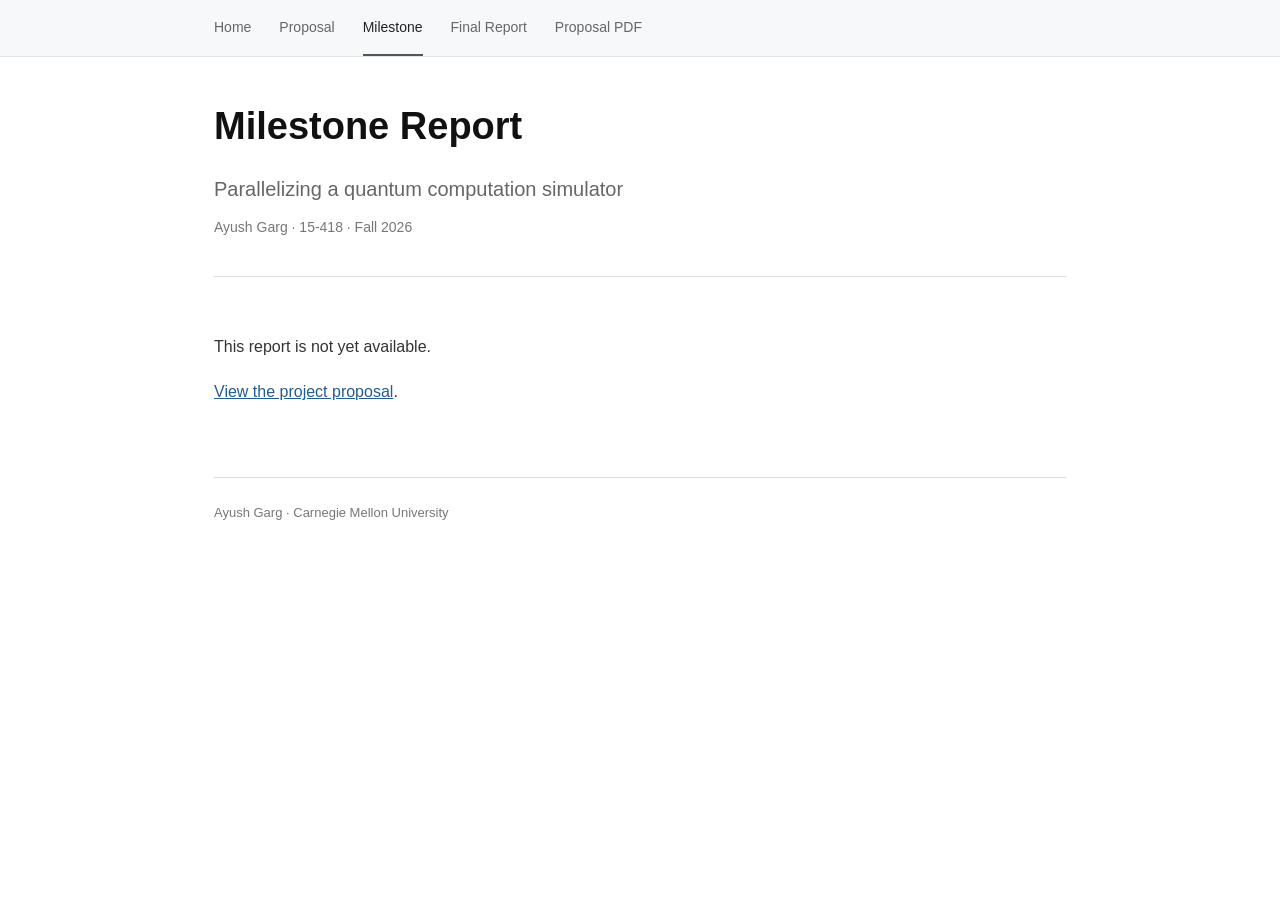
==== docs/milestone.html @ f5963ffd "Better formatinng" ====
<!doctype html>
<html lang="en">
<head>
<meta charset="utf-8">
<meta name="viewport" content="width=device-width, initial-scale=1">
<title>Milestone Report | Quantum simulation project</title>
<link rel="stylesheet" href="style.css">
</head>
<body>
<nav aria-label="Main navigation"><div><a href="index.html">Home</a><a href="proposal.html">Proposal</a><a href="milestone.html" aria-current="page">Milestone</a><a href="report.html">Final Report</a><a href="proposal.pdf">Proposal PDF</a></div></nav>
<main>
<header><h1>Milestone Report</h1><p class="subtitle">Parallelizing a quantum computation simulator</p><p class="author">Ayush Garg · 15-418 · Fall 2026</p></header>
<p>This report is not yet available.</p><p><a href="proposal.html">View the project proposal</a>.</p>
</main>
<footer>Ayush Garg · Carnegie Mellon University</footer>
</body>
</html>
---- docs/style.css ----
* { box-sizing: border-box; }
body { margin: 0; background: #fff; color: #333; font: 16px/1.7 Arial, Helvetica, sans-serif; }
nav { background: #f7f8fa; border-bottom: 1px solid #e1e3e6; }
nav > div { max-width: 900px; margin: auto; display: flex; flex-wrap: wrap; padding: 0 24px; gap: 28px; }
nav a { display: inline-block; padding: 16px 0 14px; color: #666; font-size: 14px; text-decoration: none; border-bottom: 2px solid transparent; }
nav a[aria-current="page"] { color: #222; border-color: #555; }
nav a:hover { color: #111; }
main { max-width: 900px; margin: 46px auto 72px; padding: 0 24px; }
header { padding-bottom: 36px; margin-bottom: 56px; border-bottom: 1px solid #ddd; }
h1 { color: #111; font-size: 38px; line-height: 1.25; margin: 0 0 22px; }
.subtitle { color: #666; font-size: 20px; margin: 0 0 10px; }
.author { color: #777; font-size: 14px; margin: 0; }
h2 { color: #111; font-size: 27px; line-height: 1.3; margin: 52px 0 24px; }
h3 { color: #222; font-size: 19px; margin: 28px 0 6px; }
p { margin: 0 0 18px; }
li { margin-bottom: 7px; }
a { color: #245c8f; }
a:focus-visible { outline: 2px solid #245c8f; outline-offset: 4px; }
table { width: 100%; border-collapse: collapse; margin: 20px 0; }
th, td { padding: 10px 12px; border: 1px solid #ddd; text-align: left; vertical-align: top; }
th { background: #f7f8fa; }
math[display="block"] { max-width: 100%; overflow-x: auto; padding: 12px 0; }
footer { max-width: 852px; margin: 0 auto; border-top: 1px solid #ddd; padding: 24px 0; color: #777; font-size: 13px; }
@media (max-width: 600px) {
 nav > div { padding: 0 20px; gap: 18px; }
 nav a { font-size: 13px; padding: 12px 0 10px; }
 main { margin-top: 32px; padding: 0 20px; }
 h1 { font-size: 29px; }
 h2 { font-size: 24px; margin-top: 38px; }
 header { margin-bottom: 38px; padding-bottom: 26px; }
 .subtitle { font-size: 18px; }
 footer { margin: 0 20px; }
 th, td { padding: 7px; }
}
@media print { nav, footer { display: none; } main { margin: 0; max-width: none; } a { color: inherit; } }
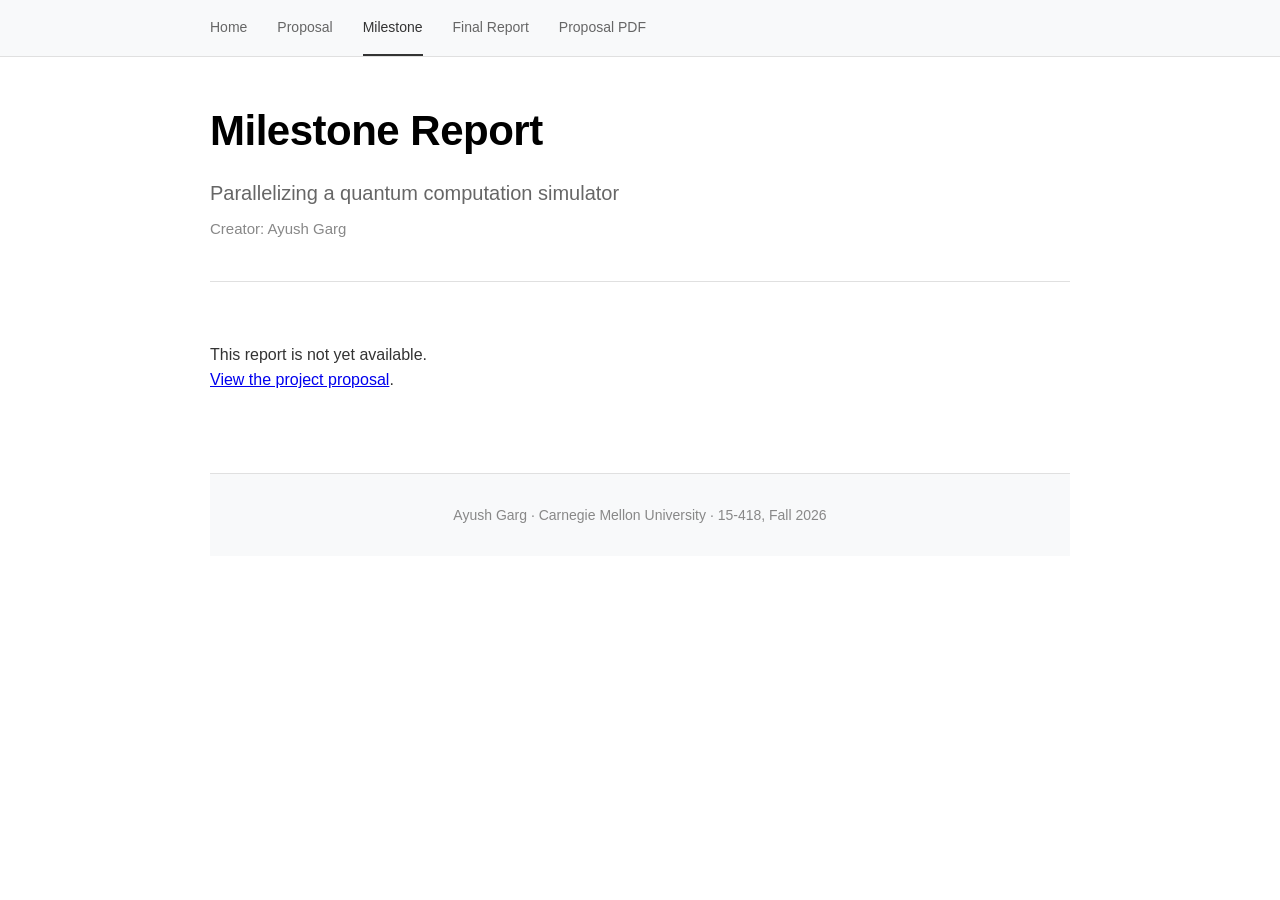
==== commit 73d63bfe: "Added better formatting" ====
--- a/docs/milestone.html
+++ b/docs/milestone.html
@@ -7,11 +7,11 @@
 <link rel="stylesheet" href="style.css">
 </head>
 <body>
-<nav aria-label="Main navigation"><div><a href="index.html">Home</a><a href="proposal.html">Proposal</a><a href="milestone.html" aria-current="page">Milestone</a><a href="report.html">Final Report</a><a href="proposal.pdf">Proposal PDF</a></div></nav>
-<main>
-<header><h1>Milestone Report</h1><p class="subtitle">Parallelizing a quantum computation simulator</p><p class="author">Ayush Garg · 15-418 · Fall 2026</p></header>
+<nav class="nav" aria-label="Main navigation"><div class="nav-container"><a class="nav-link" href="index.html">Home</a><a class="nav-link" href="proposal.html">Proposal</a><a class="nav-link" href="milestone.html" aria-current="page">Milestone</a><a class="nav-link" href="report.html">Final Report</a><a class="nav-link" href="proposal.pdf">Proposal PDF</a></div></nav>
+<main class="container">
+<header class="title-section"><h1>Milestone Report</h1><p class="subtitle">Parallelizing a quantum computation simulator</p><p class="authors">Creator: Ayush Garg</p></header>
 <p>This report is not yet available.</p><p><a href="proposal.html">View the project proposal</a>.</p>
+<footer><p>Ayush Garg · Carnegie Mellon University · 15-418, Fall 2026</p></footer>
 </main>
-<footer>Ayush Garg · Carnegie Mellon University</footer>
 </body>
 </html>
--- a/docs/style.css
+++ b/docs/style.css
@@ -1,35 +1,32 @@
-* { box-sizing: border-box; }
-body { margin: 0; background: #fff; color: #333; font: 16px/1.7 Arial, Helvetica, sans-serif; }
-nav { background: #f7f8fa; border-bottom: 1px solid #e1e3e6; }
-nav > div { max-width: 900px; margin: auto; display: flex; flex-wrap: wrap; padding: 0 24px; gap: 28px; }
-nav a { display: inline-block; padding: 16px 0 14px; color: #666; font-size: 14px; text-decoration: none; border-bottom: 2px solid transparent; }
-nav a[aria-current="page"] { color: #222; border-color: #555; }
-nav a:hover { color: #111; }
-main { max-width: 900px; margin: 46px auto 72px; padding: 0 24px; }
-header { padding-bottom: 36px; margin-bottom: 56px; border-bottom: 1px solid #ddd; }
-h1 { color: #111; font-size: 38px; line-height: 1.25; margin: 0 0 22px; }
-.subtitle { color: #666; font-size: 20px; margin: 0 0 10px; }
-.author { color: #777; font-size: 14px; margin: 0; }
-h2 { color: #111; font-size: 27px; line-height: 1.3; margin: 52px 0 24px; }
-h3 { color: #222; font-size: 19px; margin: 28px 0 6px; }
-p { margin: 0 0 18px; }
-li { margin-bottom: 7px; }
-a { color: #245c8f; }
-a:focus-visible { outline: 2px solid #245c8f; outline-offset: 4px; }
-table { width: 100%; border-collapse: collapse; margin: 20px 0; }
-th, td { padding: 10px 12px; border: 1px solid #ddd; text-align: left; vertical-align: top; }
-th { background: #f7f8fa; }
-math[display="block"] { max-width: 100%; overflow-x: auto; padding: 12px 0; }
-footer { max-width: 852px; margin: 0 auto; border-top: 1px solid #ddd; padding: 24px 0; color: #777; font-size: 13px; }
-@media (max-width: 600px) {
- nav > div { padding: 0 20px; gap: 18px; }
- nav a { font-size: 13px; padding: 12px 0 10px; }
- main { margin-top: 32px; padding: 0 20px; }
- h1 { font-size: 29px; }
- h2 { font-size: 24px; margin-top: 38px; }
- header { margin-bottom: 38px; padding-bottom: 26px; }
+* { margin: 0; padding: 0; box-sizing: border-box; }
+body { font-family: -apple-system, BlinkMacSystemFont, "Segoe UI", Roboto, Helvetica, Arial, sans-serif; line-height: 1.6; color: #333; background-color: #fff; }
+.nav { background-color: #f8f9fa; border-bottom: 1px solid #e0e0e0; position: sticky; top: 0; z-index: 100; }
+.nav-container { max-width: 900px; margin: 0 auto; padding: 0 20px; display: flex; gap: 30px; }
+.nav-link { display: inline-block; padding: 16px 0; color: #666; text-decoration: none; font-size: 14px; font-weight: 500; border-bottom: 2px solid transparent; transition: color .2s, border-color .2s; }
+.nav-link:hover { color: #333; }
+.nav-link[aria-current="page"] { color: #333; border-bottom-color: #333; }
+.container { max-width: 900px; margin: 0 auto; padding: 40px 20px; }
+.title-section { margin-bottom: 60px; padding-bottom: 40px; border-bottom: 1px solid #e0e0e0; }
+.title-section h1 { font-size: 42px; font-weight: 700; margin-bottom: 12px; color: #000; letter-spacing: -.5px; }
+.subtitle { font-size: 20px; color: #666; margin-bottom: 8px; font-weight: 400; }
+.authors { font-size: 15px; color: #888; font-weight: 400; }
+.content-section { margin-bottom: 50px; }
+.content-section h2 { font-size: 28px; font-weight: 600; margin-bottom: 20px; color: #000; letter-spacing: -.3px; }
+.content-section p { font-size: 16px; line-height: 1.7; color: #333; margin-bottom: 16px; }
+.content-section ul, .content-section ol { padding-left: 24px; margin-bottom: 16px; }
+.content-section li { margin-bottom: 8px; }
+footer { margin-top: 80px; padding: 30px 0; border-top: 1px solid #e0e0e0; background-color: #f8f9fa; }
+footer p { text-align: center; font-size: 14px; color: #888; }
+table { width: 100%; border-collapse: collapse; }
+th, td { padding: 12px; border: 1px solid #e0e0e0; text-align: left; vertical-align: top; }
+th { background: #f8f9fa; }
+math[display="block"] { max-width: 100%; overflow-x: auto; overflow-y: hidden; padding: 4px 0; margin: 1em 0; }
+a:focus-visible { outline: 2px solid #333; outline-offset: 4px; }
+@media (max-width: 768px) {
+ .title-section h1 { font-size: 32px; }
  .subtitle { font-size: 18px; }
- footer { margin: 0 20px; }
- th, td { padding: 7px; }
+ .content-section h2 { font-size: 24px; }
+ .nav-container { gap: 22px; overflow-x: auto; }
+ .nav-link { white-space: nowrap; }
 }
-@media print { nav, footer { display: none; } main { margin: 0; max-width: none; } a { color: inherit; } }
+@media print { .nav { display: none; } .container { padding: 0; } }
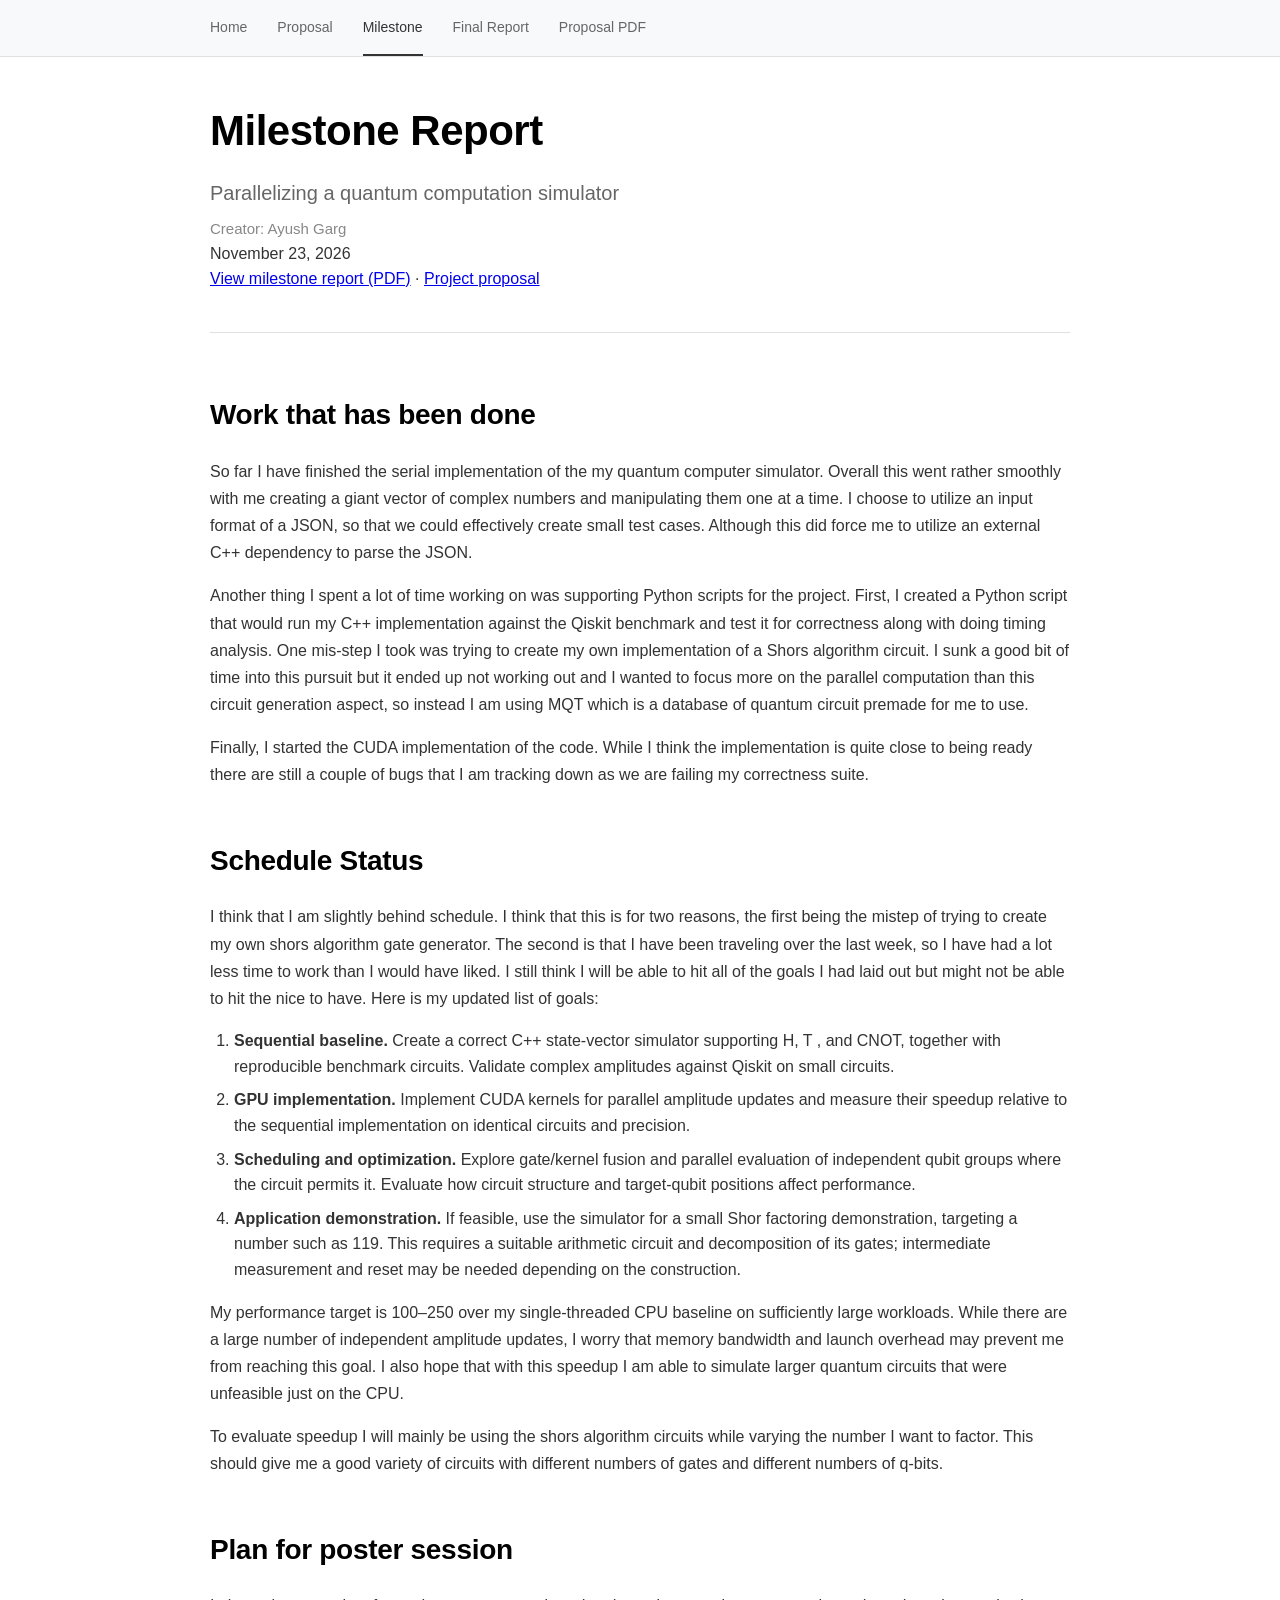
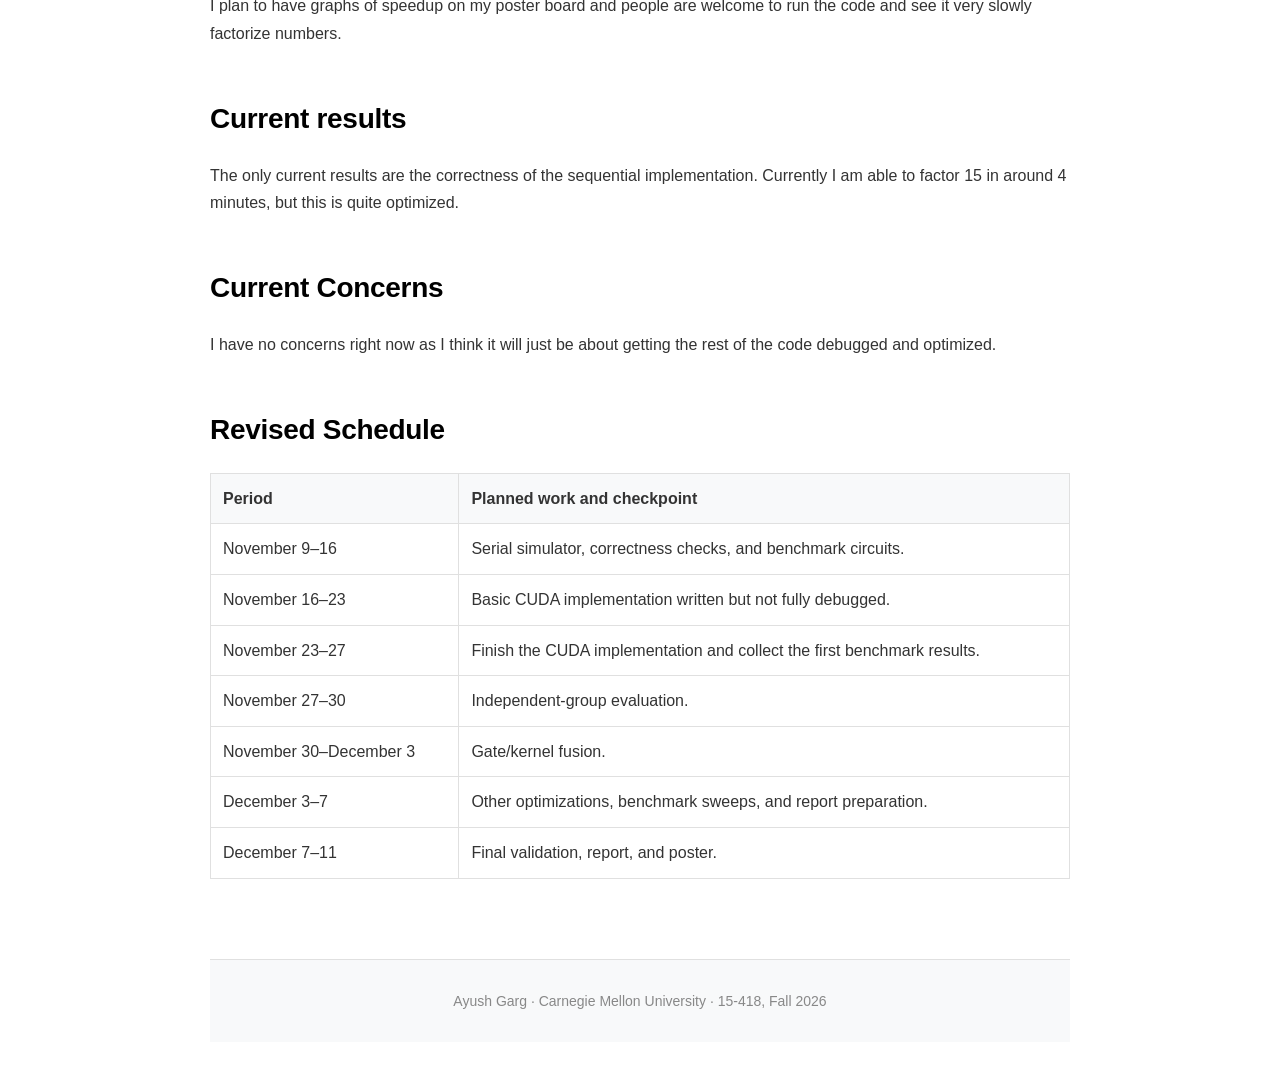
==== commit b03e5fc3: "New website" ====
--- a/docs/milestone.html
+++ b/docs/milestone.html
@@ -9,8 +9,45 @@
 <body>
 <nav class="nav" aria-label="Main navigation"><div class="nav-container"><a class="nav-link" href="index.html">Home</a><a class="nav-link" href="proposal.html">Proposal</a><a class="nav-link" href="milestone.html" aria-current="page">Milestone</a><a class="nav-link" href="report.html">Final Report</a><a class="nav-link" href="proposal.pdf">Proposal PDF</a></div></nav>
 <main class="container">
-<header class="title-section"><h1>Milestone Report</h1><p class="subtitle">Parallelizing a quantum computation simulator</p><p class="authors">Creator: Ayush Garg</p></header>
-<p>This report is not yet available.</p><p><a href="proposal.html">View the project proposal</a>.</p>
+<header class="title-section"><h1>Milestone Report</h1><p class="subtitle">Parallelizing a quantum computation simulator</p><p class="authors">Creator: Ayush Garg</p><p><time datetime="2026-11-23">November 23, 2026</time></p><p><a href="milestone.pdf">View milestone report (PDF)</a> · <a href="proposal.html">Project proposal</a></p></header>
+<article>
+<section class="content-section"><h2>Work that has been done</h2>
+<p>So far I have finished the serial implementation of the my quantum computer simulator. Overall this went rather smoothly with me creating a giant vector of complex numbers and manipulating them one at a time. I choose to utilize an input format of a JSON, so that we could effectively create small test cases. Although this did force me to utilize an external C++ dependency to parse the JSON.</p>
+<p>Another thing I spent a lot of time working on was supporting Python scripts for the project. First, I created a Python script that would run my C++ implementation against the Qiskit benchmark and test it for correctness along with doing timing analysis. One mis-step I took was trying to create my own implementation of a Shors algorithm circuit. I sunk a good bit of time into this pursuit but it ended up not working out and I wanted to focus more on the parallel computation than this circuit generation aspect, so instead I am using MQT which is a database of quantum circuit premade for me to use.</p>
+<p>Finally, I started the CUDA implementation of the code. While I think the implementation is quite close to being ready there are still a couple of bugs that I am tracking down as we are failing my correctness suite.</p>
+</section>
+<section class="content-section"><h2>Schedule Status</h2>
+<p>I think that I am slightly behind schedule. I think that this is for two reasons, the first being the mistep of trying to create my own shors algorithm gate generator. The second is that I have been traveling over the last week, so I have had a lot less time to work than I would have liked. I still think I will be able to hit all of the goals I had laid out but might not be able to hit the nice to have. Here is my updated list of goals:</p>
+<ol>
+<li><strong>Sequential baseline.</strong> Create a correct C++ state-vector simulator supporting H, T , and CNOT, together with reproducible benchmark circuits. Validate complex amplitudes against Qiskit on small circuits.</li>
+<li><strong>GPU implementation.</strong> Implement CUDA kernels for parallel amplitude updates and measure their speedup relative to the sequential implementation on identical circuits and precision.</li>
+<li><strong>Scheduling and optimization.</strong> Explore gate/kernel fusion and parallel evaluation of independent qubit groups where the circuit permits it. Evaluate how circuit structure and target-qubit positions affect performance.</li>
+<li><strong>Application demonstration.</strong> If feasible, use the simulator for a small Shor factoring demonstration, targeting a number such as 119. This requires a suitable arithmetic circuit and decomposition of its gates; intermediate measurement and reset may be needed depending on the construction.</li>
+</ol>
+<p>My performance target is 100–250 over my single-threaded CPU baseline on sufficiently large workloads. While there are a large number of independent amplitude updates, I worry that memory bandwidth and launch overhead may prevent me from reaching this goal. I also hope that with this speedup I am able to simulate larger quantum circuits that were unfeasible just on the CPU.</p>
+<p>To evaluate speedup I will mainly be using the shors algorithm circuits while varying the number I want to factor. This should give me a good variety of circuits with different numbers of gates and different numbers of q-bits.</p>
+</section>
+<section class="content-section"><h2>Plan for poster session</h2>
+<p>I plan to have graphs of speedup on my poster board and people are welcome to run the code and see it very slowly factorize numbers.</p>
+</section>
+<section class="content-section"><h2>Current results</h2>
+<p>The only current results are the correctness of the sequential implementation. Currently I am able to factor 15 in around 4 minutes, but this is quite optimized.</p>
+</section>
+<section class="content-section"><h2>Current Concerns</h2>
+<p>I have no concerns right now as I think it will just be about getting the rest of the code debugged and optimized.</p>
+</section>
+<section class="content-section"><h2>Revised Schedule</h2>
+<table><thead><tr><th scope="col">Period</th><th scope="col">Planned work and checkpoint</th></tr></thead><tbody>
+<tr><td>November 9–16</td><td>Serial simulator, correctness checks, and benchmark circuits.</td></tr>
+<tr><td>November 16–23</td><td>Basic CUDA implementation written but not fully debugged.</td></tr>
+<tr><td>November 23–27</td><td>Finish the CUDA implementation and collect the first benchmark results.</td></tr>
+<tr><td>November 27–30</td><td>Independent-group evaluation.</td></tr>
+<tr><td>November 30–December 3</td><td>Gate/kernel fusion.</td></tr>
+<tr><td>December 3–7</td><td>Other optimizations, benchmark sweeps, and report preparation.</td></tr>
+<tr><td>December 7–11</td><td>Final validation, report, and poster.</td></tr>
+</tbody></table>
+</section>
+</article>
 <footer><p>Ayush Garg · Carnegie Mellon University · 15-418, Fall 2026</p></footer>
 </main>
 </body>
